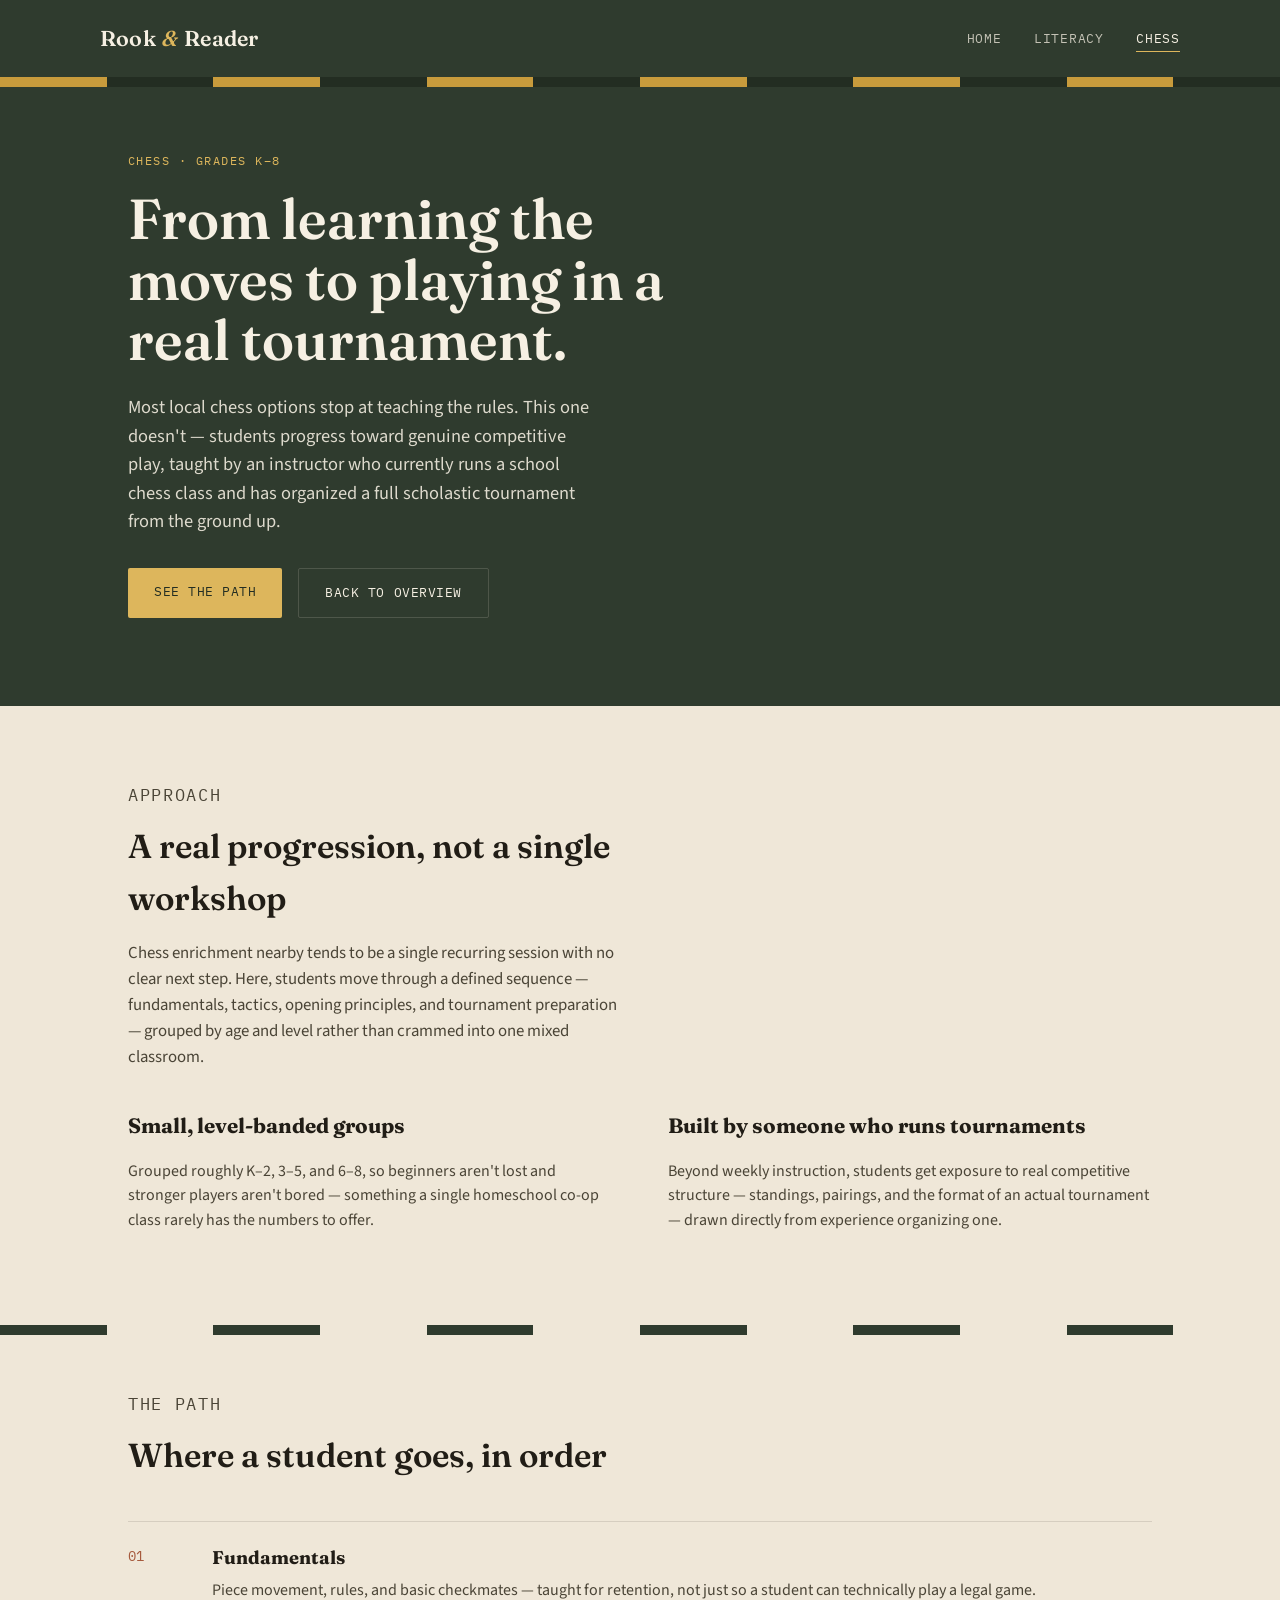
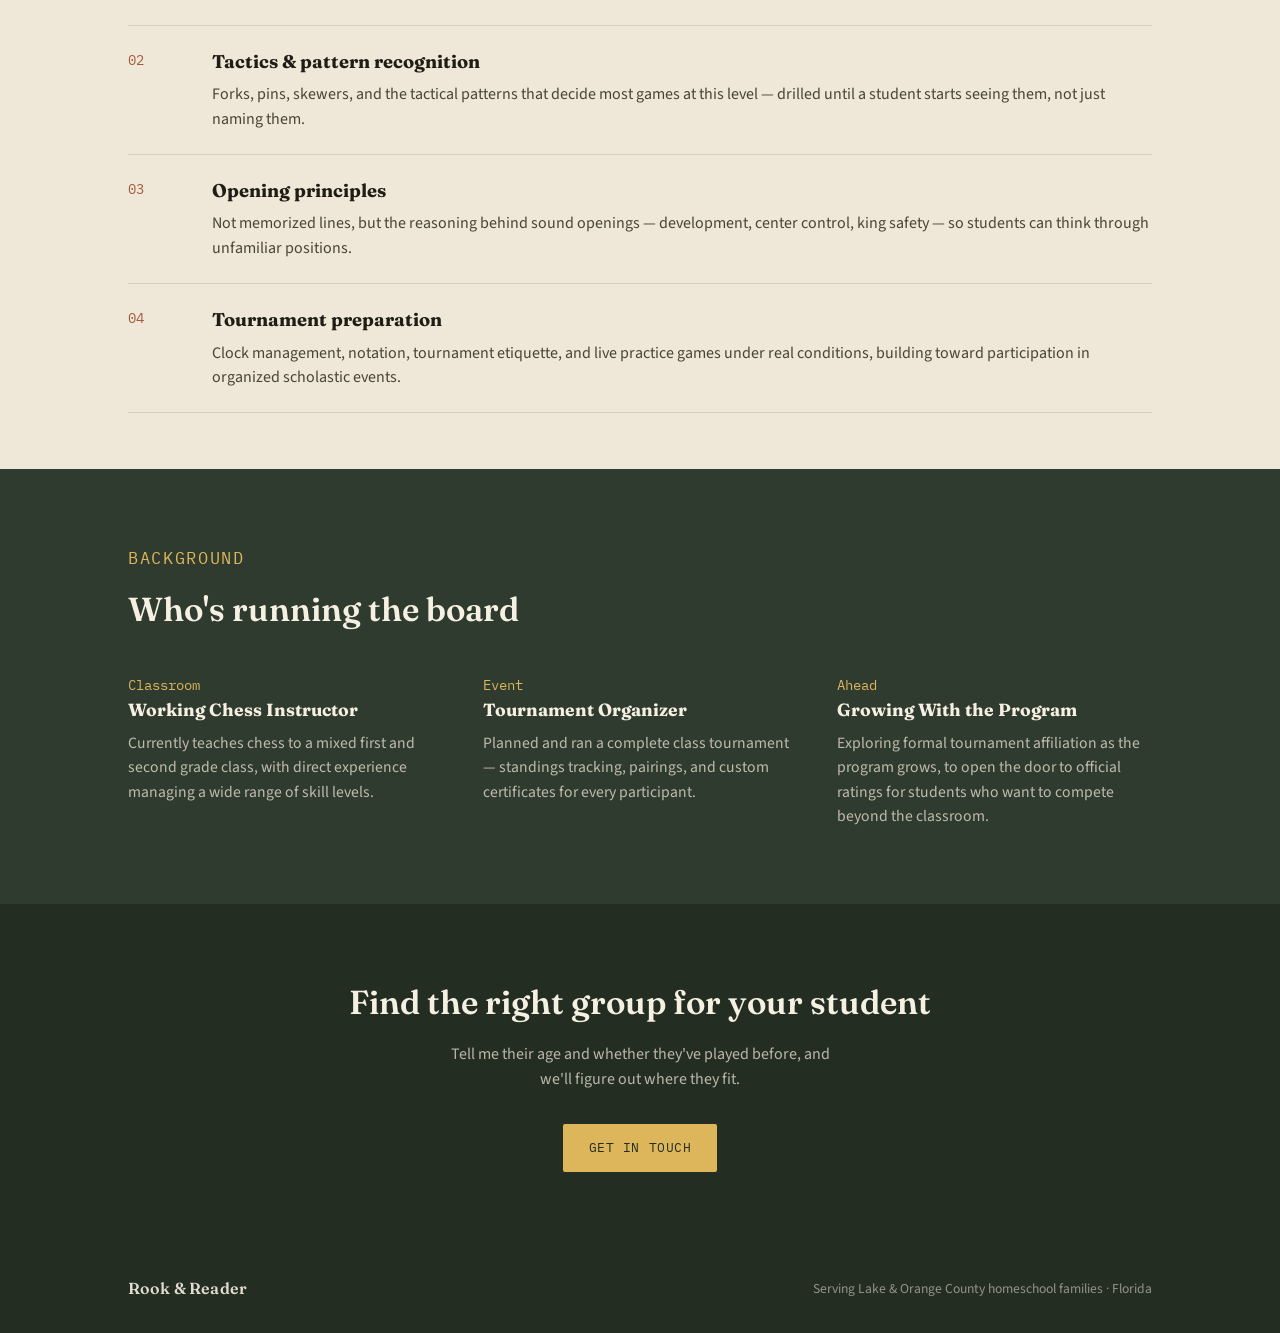
==== chess.html @ a5512511 "Add files via upload" ====
<!DOCTYPE html>
<html lang="en">
<head>
<meta charset="UTF-8">
<meta name="viewport" content="width=device-width, initial-scale=1.0">
<title>Chess Program — Rook & Reader</title>
<meta name="description" content="Chess instruction for homeschool students, K-8th grade, from rules through tournament-ready play, taught by an active classroom chess instructor.">
<link rel="preconnect" href="https://fonts.googleapis.com">
<link href="https://fonts.googleapis.com/css2?family=Fraunces:opsz,wght@9..144,500;9..144,600;9..144,700&family=Source+Sans+3:wght@400;500;600&family=IBM+Plex+Mono:wght@400;500&display=swap" rel="stylesheet">
<link rel="stylesheet" href="styles.css">
</head>
<body>

<header class="site-header">
  <div class="wrap nav">
    <a href="index.html" class="brand">Rook <span class="amp">&amp;</span> Reader</a>
    <ul class="nav-links">
      <li><a href="index.html">Home</a></li>
      <li><a href="english.html">Literacy</a></li>
      <li><a href="chess.html" aria-current="page">Chess</a></li>
    </ul>
  </div>
</header>
<div class="rule on-moss"><span></span><span></span><span></span><span></span><span></span><span></span><span></span><span></span><span></span><span></span><span></span><span></span></div>

<section class="hero">
  <div class="wrap">
    <p class="eyebrow">Chess &middot; Grades K&ndash;8</p>
    <h1>From learning the moves to playing in a real tournament.</h1>
    <p class="lede">Most local chess options stop at teaching the rules. This one doesn't &mdash; students progress toward genuine competitive play, taught by an instructor who currently runs a school chess class and has organized a full scholastic tournament from the ground up.</p>
    <div class="btn-row">
      <a href="#format" class="btn primary">See the Path</a>
      <a href="index.html" class="btn ghost">Back to Overview</a>
    </div>
  </div>
</section>

<section>
  <div class="wrap">
    <div class="section-head">
      <p class="section-kicker">Approach</p>
      <h2>A real progression, not a single workshop</h2>
      <p>Chess enrichment nearby tends to be a single recurring session with no clear next step. Here, students move through a defined sequence &mdash; fundamentals, tactics, opening principles, and tournament preparation &mdash; grouped by age and level rather than crammed into one mixed classroom.</p>
    </div>
    <div class="split">
      <div>
        <h3>Small, level-banded groups</h3>
        <p>Grouped roughly K&ndash;2, 3&ndash;5, and 6&ndash;8, so beginners aren't lost and stronger players aren't bored &mdash; something a single homeschool co-op class rarely has the numbers to offer.</p>
      </div>
      <div>
        <h3>Built by someone who runs tournaments</h3>
        <p>Beyond weekly instruction, students get exposure to real competitive structure &mdash; standings, pairings, and the format of an actual tournament &mdash; drawn directly from experience organizing one.</p>
      </div>
    </div>
  </div>
</section>

<div class="rule on-cream"><span></span><span></span><span></span><span></span><span></span><span></span><span></span><span></span><span></span><span></span><span></span><span></span></div>

<section id="format" class="section-tight">
  <div class="wrap">
    <div class="section-head">
      <p class="section-kicker">The path</p>
      <h2>Where a student goes, in order</h2>
    </div>
    <ul class="ledger">
      <li>
        <span class="idx">01</span>
        <div>
          <h4>Fundamentals</h4>
          <p>Piece movement, rules, and basic checkmates &mdash; taught for retention, not just so a student can technically play a legal game.</p>
        </div>
      </li>
      <li>
        <span class="idx">02</span>
        <div>
          <h4>Tactics &amp; pattern recognition</h4>
          <p>Forks, pins, skewers, and the tactical patterns that decide most games at this level &mdash; drilled until a student starts seeing them, not just naming them.</p>
        </div>
      </li>
      <li>
        <span class="idx">03</span>
        <div>
          <h4>Opening principles</h4>
          <p>Not memorized lines, but the reasoning behind sound openings &mdash; development, center control, king safety &mdash; so students can think through unfamiliar positions.</p>
        </div>
      </li>
      <li>
        <span class="idx">04</span>
        <div>
          <h4>Tournament preparation</h4>
          <p>Clock management, notation, tournament etiquette, and live practice games under real conditions, building toward participation in organized scholastic events.</p>
        </div>
      </li>
    </ul>
  </div>
</section>

<section class="credentials">
  <div class="wrap">
    <div class="section-head">
      <p class="section-kicker" style="color: var(--gold-hi);">Background</p>
      <h2>Who's running the board</h2>
    </div>
    <div class="grid3">
      <div class="feature">
        <p class="mark">Classroom</p>
        <h4>Working Chess Instructor</h4>
        <p>Currently teaches chess to a mixed first and second grade class, with direct experience managing a wide range of skill levels.</p>
      </div>
      <div class="feature">
        <p class="mark">Event</p>
        <h4>Tournament Organizer</h4>
        <p>Planned and ran a complete class tournament &mdash; standings tracking, pairings, and custom certificates for every participant.</p>
      </div>
      <div class="feature">
        <p class="mark">Ahead</p>
        <h4>Growing With the Program</h4>
        <p>Exploring formal tournament affiliation as the program grows, to open the door to official ratings for students who want to compete beyond the classroom.</p>
      </div>
    </div>
  </div>
</section>

<section class="cta-band">
  <div class="wrap">
    <h2>Find the right group for your student</h2>
    <p>Tell me their age and whether they've played before, and we'll figure out where they fit.</p>
    <div class="btn-row">
      <a href="#" class="btn primary">Get in Touch</a>
    </div>
  </div>
</section>

<footer>
  <div class="wrap footer-row">
    <span class="brand">Rook &amp; Reader</span>
    <span>Serving Lake &amp; Orange County homeschool families &middot; Florida</span>
  </div>
</footer>

</body>
</html>
---- styles.css ----
/* ============================================
   Rook & Reader — design tokens
   ============================================ */
:root {
  --moss: #2F3B2E;
  --moss-deep: #232D22;
  --cream: #EFE7D8;
  --cream-hi: #F6F0E3;
  --ink: #211D16;
  --ink-soft: #4A4436;
  --gold: #C89B3C;
  --gold-hi: #DDB65C;
  --rust: #A65A3D;
  --line: rgba(33, 29, 22, 0.12);
  --line-dark: rgba(239, 231, 216, 0.16);

  --display: 'Fraunces', Georgia, 'Times New Roman', serif;
  --body: 'Source Sans 3', -apple-system, BlinkMacSystemFont, 'Segoe UI', sans-serif;
  --mono: 'IBM Plex Mono', ui-monospace, Menlo, monospace;
}

* { box-sizing: border-box; }
html { scroll-behavior: smooth; }

body {
  margin: 0;
  font-family: var(--body);
  color: var(--ink);
  background: var(--cream);
  line-height: 1.55;
  -webkit-font-smoothing: antialiased;
}

img { max-width: 100%; display: block; }

a { color: inherit; }

.wrap {
  max-width: 1080px;
  margin: 0 auto;
  padding: 0 28px;
}

/* ---------- Checkered rule — signature element ---------- */
.rule {
  display: flex;
  height: 10px;
  width: 100%;
}
.rule span {
  flex: 1 1 auto;
  height: 100%;
}
.rule.on-cream span:nth-child(odd)  { background: var(--moss); }
.rule.on-cream span:nth-child(even) { background: var(--cream); }
.rule.on-moss span:nth-child(odd)   { background: var(--gold); }
.rule.on-moss span:nth-child(even)  { background: var(--moss-deep); }

/* ---------- Header ---------- */
.site-header {
  background: var(--moss);
  color: var(--cream-hi);
}
.nav {
  display: flex;
  align-items: center;
  justify-content: space-between;
  padding: 22px 0;
}
.brand {
  font-family: var(--display);
  font-weight: 600;
  font-size: 1.35rem;
  letter-spacing: 0.01em;
  text-decoration: none;
  color: var(--cream-hi);
  display: flex;
  align-items: baseline;
  gap: 6px;
}
.brand .amp { color: var(--gold-hi); font-style: italic; }
.nav-links {
  display: flex;
  gap: 32px;
  list-style: none;
  margin: 0;
  padding: 0;
  font-family: var(--mono);
  font-size: 0.82rem;
  letter-spacing: 0.06em;
  text-transform: uppercase;
}
.nav-links a {
  text-decoration: none;
  color: var(--cream-hi);
  opacity: 0.75;
  padding-bottom: 4px;
  border-bottom: 1px solid transparent;
  transition: opacity 0.15s ease, border-color 0.15s ease;
}
.nav-links a:hover,
.nav-links a[aria-current="page"] {
  opacity: 1;
  border-color: var(--gold-hi);
}
.nav-toggle { display: none; }

/* ---------- Hero ---------- */
.hero {
  background: var(--moss);
  color: var(--cream-hi);
  padding: 64px 0 88px;
}
.eyebrow {
  font-family: var(--mono);
  font-size: 0.78rem;
  letter-spacing: 0.12em;
  text-transform: uppercase;
  color: var(--gold-hi);
  margin: 0 0 18px;
}
h1 {
  font-family: var(--display);
  font-weight: 600;
  font-size: clamp(2.2rem, 4.4vw, 3.6rem);
  line-height: 1.08;
  margin: 0 0 22px;
  max-width: 16ch;
}
.lede {
  font-size: 1.15rem;
  color: var(--cream-hi);
  opacity: 0.88;
  max-width: 52ch;
  margin: 0 0 32px;
}
.btn-row { display: flex; gap: 16px; flex-wrap: wrap; }
.btn {
  display: inline-block;
  font-family: var(--mono);
  font-size: 0.82rem;
  letter-spacing: 0.04em;
  text-transform: uppercase;
  text-decoration: none;
  padding: 14px 26px;
  border-radius: 2px;
  transition: transform 0.15s ease, background 0.15s ease;
}
.btn.primary { background: var(--gold-hi); color: var(--moss-deep); }
.btn.primary:hover { background: var(--cream-hi); transform: translateY(-1px); }
.btn.ghost { border: 1px solid var(--line-dark); color: var(--cream-hi); }
.btn.ghost:hover { border-color: var(--gold-hi); color: var(--gold-hi); }

/* ---------- Sections ---------- */
section { padding: 76px 0; }
.section-tight { padding: 56px 0; }
h2 {
  font-family: var(--display);
  font-weight: 600;
  font-size: clamp(1.6rem, 2.6vw, 2.2rem);
  margin: 0 0 8px;
}
.section-kicker {
  font-family: var(--mono);
  font-size: 0.78rem;
  letter-spacing: 0.1em;
  text-transform: uppercase;
  color: var(--rust);
  margin: 0 0 12px;
}
.section-head { max-width: 62ch; margin-bottom: 40px; }
.section-head p { color: var(--ink-soft); font-size: 1.05rem; }

/* ---------- Offering cards (home) ---------- */
.cards {
  display: grid;
  grid-template-columns: 1fr 1fr;
  gap: 28px;
}
.card {
  background: var(--cream-hi);
  border: 1px solid var(--line);
  padding: 36px;
  display: flex;
  flex-direction: column;
  text-decoration: none;
  color: var(--ink);
  transition: border-color 0.15s ease, transform 0.15s ease;
}
.card:hover { border-color: var(--rust); transform: translateY(-2px); }
.card .tag {
  font-family: var(--mono);
  font-size: 0.72rem;
  letter-spacing: 0.08em;
  text-transform: uppercase;
  color: var(--rust);
  margin-bottom: 14px;
}
.card h3 {
  font-family: var(--display);
  font-size: 1.5rem;
  margin: 0 0 12px;
}
.card p { color: var(--ink-soft); margin: 0 0 20px; flex-grow: 1; }
.card .go {
  font-family: var(--mono);
  font-size: 0.8rem;
  letter-spacing: 0.04em;
  text-transform: uppercase;
  color: var(--ink);
}
.card:hover .go { color: var(--rust); }

/* ---------- Two column ---------- */
.split {
  display: grid;
  grid-template-columns: 1fr 1fr;
  gap: 56px;
  align-items: start;
}
.split h3 {
  font-family: var(--display);
  font-size: 1.3rem;
  margin: 0 0 12px;
}
.split p { color: var(--ink-soft); }

/* ---------- Numbered / ledger list (used only where order = real progression) ---------- */
.ledger { list-style: none; margin: 0; padding: 0; }
.ledger li {
  display: grid;
  grid-template-columns: 64px 1fr;
  gap: 20px;
  padding: 22px 0;
  border-top: 1px solid var(--line);
}
.ledger li:last-child { border-bottom: 1px solid var(--line); }
.ledger .idx {
  font-family: var(--mono);
  font-size: 0.85rem;
  color: var(--rust);
  padding-top: 2px;
}
.ledger h4 {
  font-family: var(--display);
  font-size: 1.15rem;
  margin: 0 0 6px;
}
.ledger p { margin: 0; color: var(--ink-soft); }

/* ---------- Plain feature grid (no numbering — non-sequential info) ---------- */
.grid3 {
  display: grid;
  grid-template-columns: repeat(3, 1fr);
  gap: 28px;
}
.feature h4 {
  font-family: var(--display);
  font-size: 1.1rem;
  margin: 0 0 8px;
  color: var(--ink);
}
.feature p { color: var(--ink-soft); margin: 0; font-size: 0.98rem; }
.feature .mark { color: var(--rust); font-family: var(--mono); font-size: 0.85rem; }

/* ---------- Credentials strip ---------- */
.credentials {
  background: var(--moss);
  color: var(--cream-hi);
}
.credentials .grid3 { gap: 40px; }
.credentials h4 { color: var(--cream-hi); }
.credentials p { color: rgba(239,231,216,0.75); }
.credentials .mark { color: var(--gold-hi); }

/* ---------- Note / callout box ---------- */
.note {
  border-left: 3px solid var(--rust);
  padding: 18px 24px;
  background: rgba(166, 90, 61, 0.06);
  margin: 32px 0;
}
.note p { margin: 0; color: var(--ink-soft); font-size: 0.98rem; }

/* ---------- CTA band ---------- */
.cta-band {
  background: var(--moss-deep);
  color: var(--cream-hi);
  text-align: center;
  padding: 72px 0;
}
.cta-band h2 { color: var(--cream-hi); margin-bottom: 14px; }
.cta-band p { color: rgba(239,231,216,0.75); max-width: 48ch; margin: 0 auto 32px; }
.cta-band .btn-row { justify-content: center; }

/* ---------- Footer ---------- */
footer {
  background: var(--moss-deep);
  color: rgba(239,231,216,0.55);
  padding: 32px 0;
  font-size: 0.85rem;
}
.footer-row {
  display: flex;
  justify-content: space-between;
  align-items: center;
  flex-wrap: wrap;
  gap: 12px;
}
footer .brand { font-size: 1rem; opacity: 0.9; }

/* ---------- Responsive ---------- */
@media (max-width: 780px) {
  .cards, .split, .grid3 { grid-template-columns: 1fr; }
  .nav-links { display: none; }
}

/* ---------- Reduced motion ---------- */
@media (prefers-reduced-motion: reduce) {
  html { scroll-behavior: auto; }
  * { transition: none !important; }
}

/* ---------- Focus visibility ---------- */
a:focus-visible, .btn:focus-visible {
  outline: 2px solid var(--gold-hi);
  outline-offset: 3px;
}
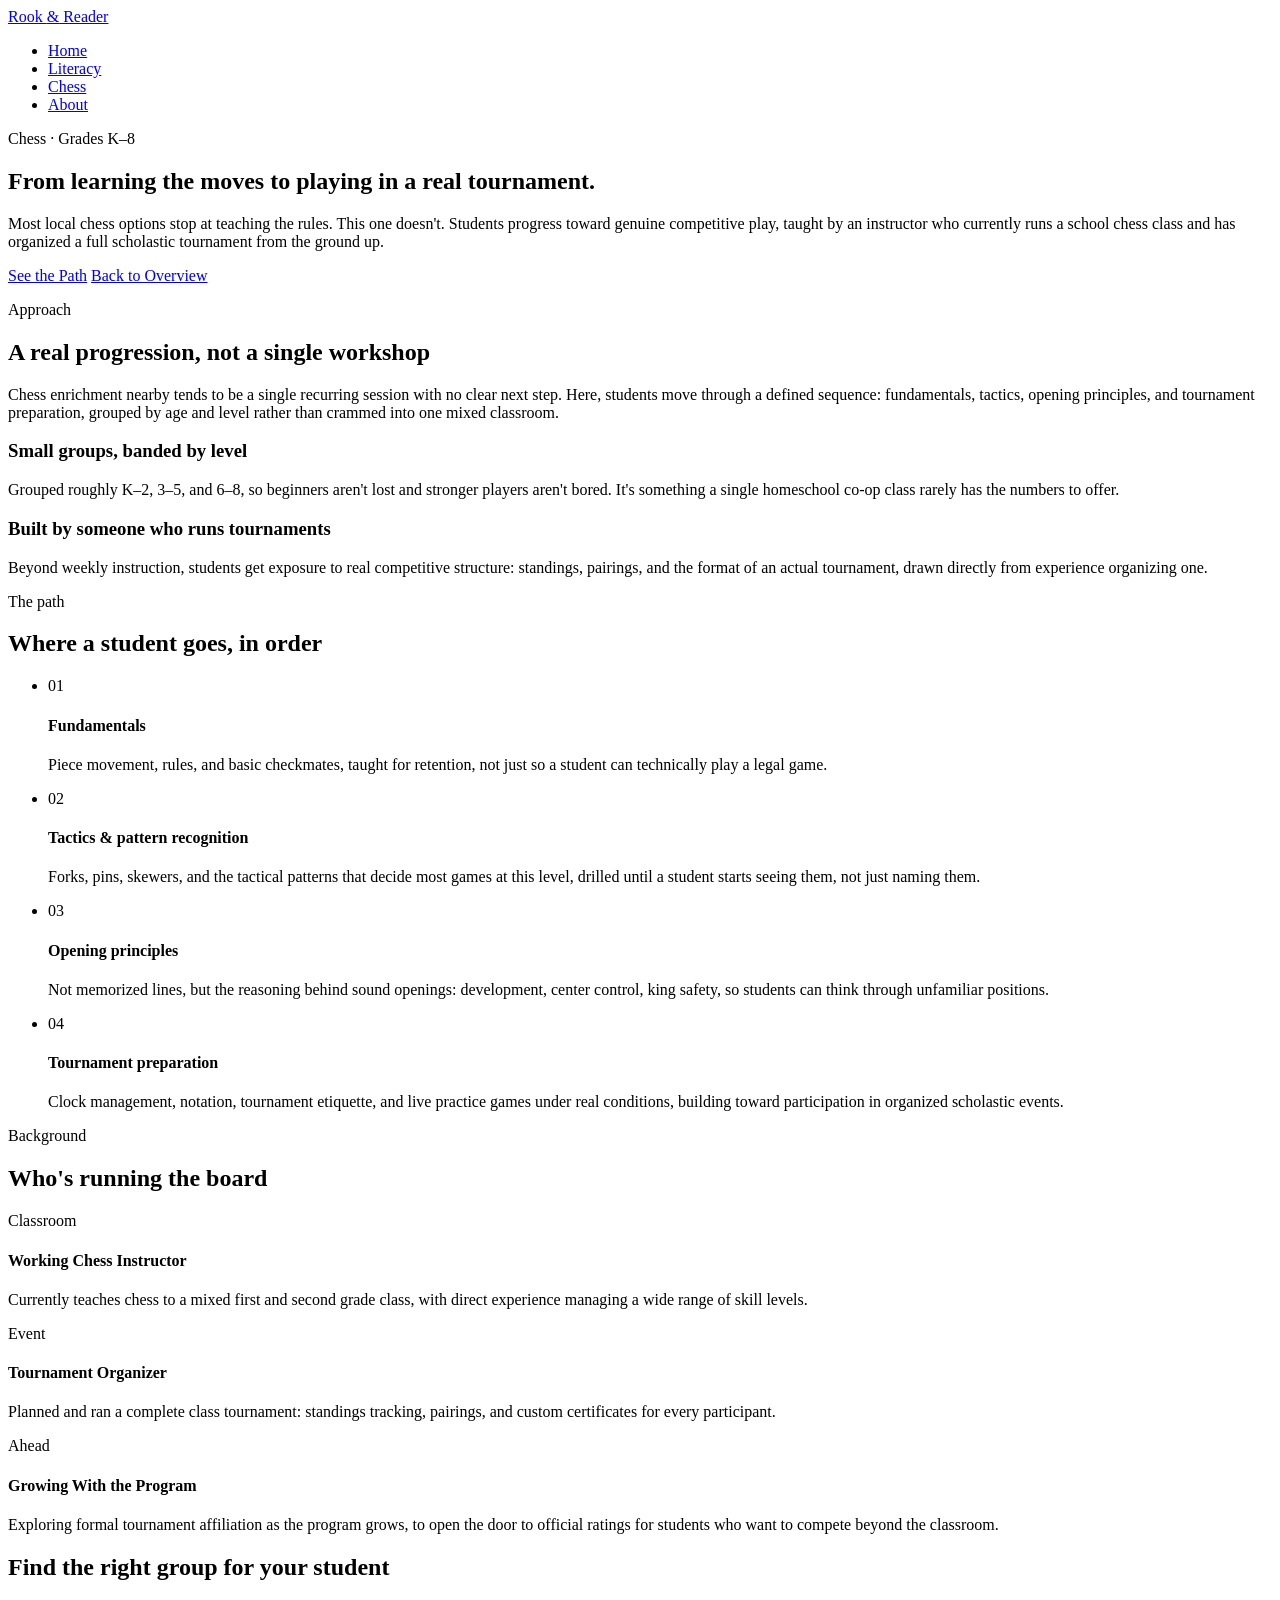
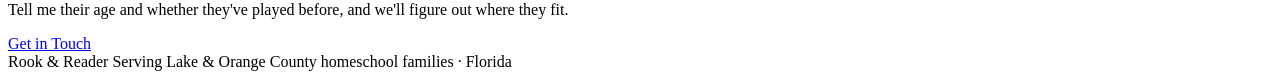
==== commit 78e8e6bc: "Add files via upload" ====
--- a/chess.html
+++ b/chess.html
@@ -4,7 +4,7 @@
 <meta charset="UTF-8">
 <meta name="viewport" content="width=device-width, initial-scale=1.0">
 <title>Chess Program — Rook & Reader</title>
-<meta name="description" content="Chess instruction for homeschool students, K-8th grade, from rules through tournament-ready play, taught by an active classroom chess instructor.">
+<meta name="description" content="Chess instruction for homeschool students, K-8th grade, from rules through tournament ready play, taught by an active classroom chess instructor.">
 <link rel="preconnect" href="https://fonts.googleapis.com">
 <link href="https://fonts.googleapis.com/css2?family=Fraunces:opsz,wght@9..144,500;9..144,600;9..144,700&family=Source+Sans+3:wght@400;500;600&family=IBM+Plex+Mono:wght@400;500&display=swap" rel="stylesheet">
 <link rel="stylesheet" href="styles.css">
@@ -18,6 +18,7 @@
       <li><a href="index.html">Home</a></li>
       <li><a href="english.html">Literacy</a></li>
       <li><a href="chess.html" aria-current="page">Chess</a></li>
+      <li><a href="about.html">About</a></li>
     </ul>
   </div>
 </header>
@@ -27,7 +28,7 @@
   <div class="wrap">
     <p class="eyebrow">Chess &middot; Grades K&ndash;8</p>
     <h1>From learning the moves to playing in a real tournament.</h1>
-    <p class="lede">Most local chess options stop at teaching the rules. This one doesn't &mdash; students progress toward genuine competitive play, taught by an instructor who currently runs a school chess class and has organized a full scholastic tournament from the ground up.</p>
+    <p class="lede">Most local chess options stop at teaching the rules. This one doesn't. Students progress toward genuine competitive play, taught by an instructor who currently runs a school chess class and has organized a full scholastic tournament from the ground up.</p>
     <div class="btn-row">
       <a href="#format" class="btn primary">See the Path</a>
       <a href="index.html" class="btn ghost">Back to Overview</a>
@@ -40,16 +41,16 @@
     <div class="section-head">
       <p class="section-kicker">Approach</p>
       <h2>A real progression, not a single workshop</h2>
-      <p>Chess enrichment nearby tends to be a single recurring session with no clear next step. Here, students move through a defined sequence &mdash; fundamentals, tactics, opening principles, and tournament preparation &mdash; grouped by age and level rather than crammed into one mixed classroom.</p>
+      <p>Chess enrichment nearby tends to be a single recurring session with no clear next step. Here, students move through a defined sequence: fundamentals, tactics, opening principles, and tournament preparation, grouped by age and level rather than crammed into one mixed classroom.</p>
     </div>
     <div class="split">
       <div>
-        <h3>Small, level-banded groups</h3>
-        <p>Grouped roughly K&ndash;2, 3&ndash;5, and 6&ndash;8, so beginners aren't lost and stronger players aren't bored &mdash; something a single homeschool co-op class rarely has the numbers to offer.</p>
+        <h3>Small groups, banded by level</h3>
+        <p>Grouped roughly K&ndash;2, 3&ndash;5, and 6&ndash;8, so beginners aren't lost and stronger players aren't bored. It's something a single homeschool co-op class rarely has the numbers to offer.</p>
       </div>
       <div>
         <h3>Built by someone who runs tournaments</h3>
-        <p>Beyond weekly instruction, students get exposure to real competitive structure &mdash; standings, pairings, and the format of an actual tournament &mdash; drawn directly from experience organizing one.</p>
+        <p>Beyond weekly instruction, students get exposure to real competitive structure: standings, pairings, and the format of an actual tournament, drawn directly from experience organizing one.</p>
       </div>
     </div>
   </div>
@@ -68,21 +69,21 @@
         <span class="idx">01</span>
         <div>
           <h4>Fundamentals</h4>
-          <p>Piece movement, rules, and basic checkmates &mdash; taught for retention, not just so a student can technically play a legal game.</p>
+          <p>Piece movement, rules, and basic checkmates, taught for retention, not just so a student can technically play a legal game.</p>
         </div>
       </li>
       <li>
         <span class="idx">02</span>
         <div>
           <h4>Tactics &amp; pattern recognition</h4>
-          <p>Forks, pins, skewers, and the tactical patterns that decide most games at this level &mdash; drilled until a student starts seeing them, not just naming them.</p>
+          <p>Forks, pins, skewers, and the tactical patterns that decide most games at this level, drilled until a student starts seeing them, not just naming them.</p>
         </div>
       </li>
       <li>
         <span class="idx">03</span>
         <div>
           <h4>Opening principles</h4>
-          <p>Not memorized lines, but the reasoning behind sound openings &mdash; development, center control, king safety &mdash; so students can think through unfamiliar positions.</p>
+          <p>Not memorized lines, but the reasoning behind sound openings: development, center control, king safety, so students can think through unfamiliar positions.</p>
         </div>
       </li>
       <li>
@@ -111,7 +112,7 @@
       <div class="feature">
         <p class="mark">Event</p>
         <h4>Tournament Organizer</h4>
-        <p>Planned and ran a complete class tournament &mdash; standings tracking, pairings, and custom certificates for every participant.</p>
+        <p>Planned and ran a complete class tournament: standings tracking, pairings, and custom certificates for every participant.</p>
       </div>
       <div class="feature">
         <p class="mark">Ahead</p>
